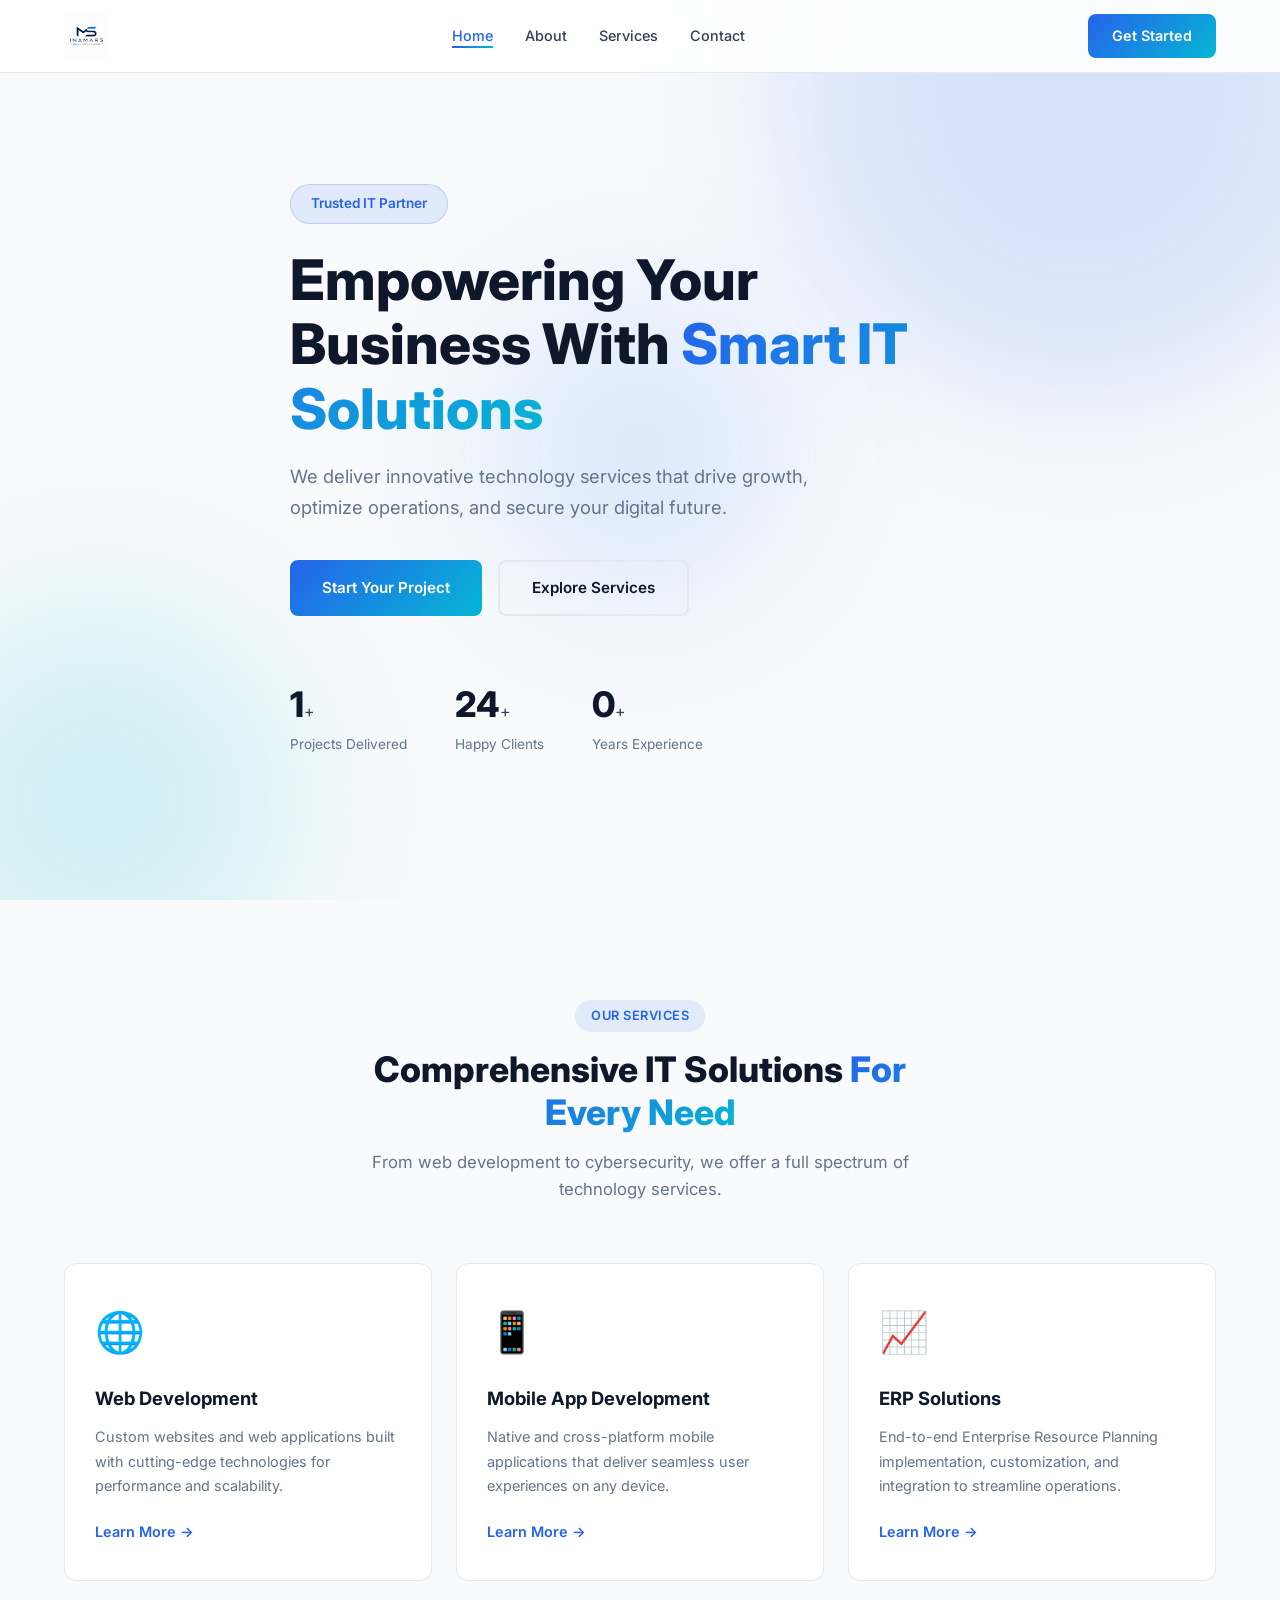
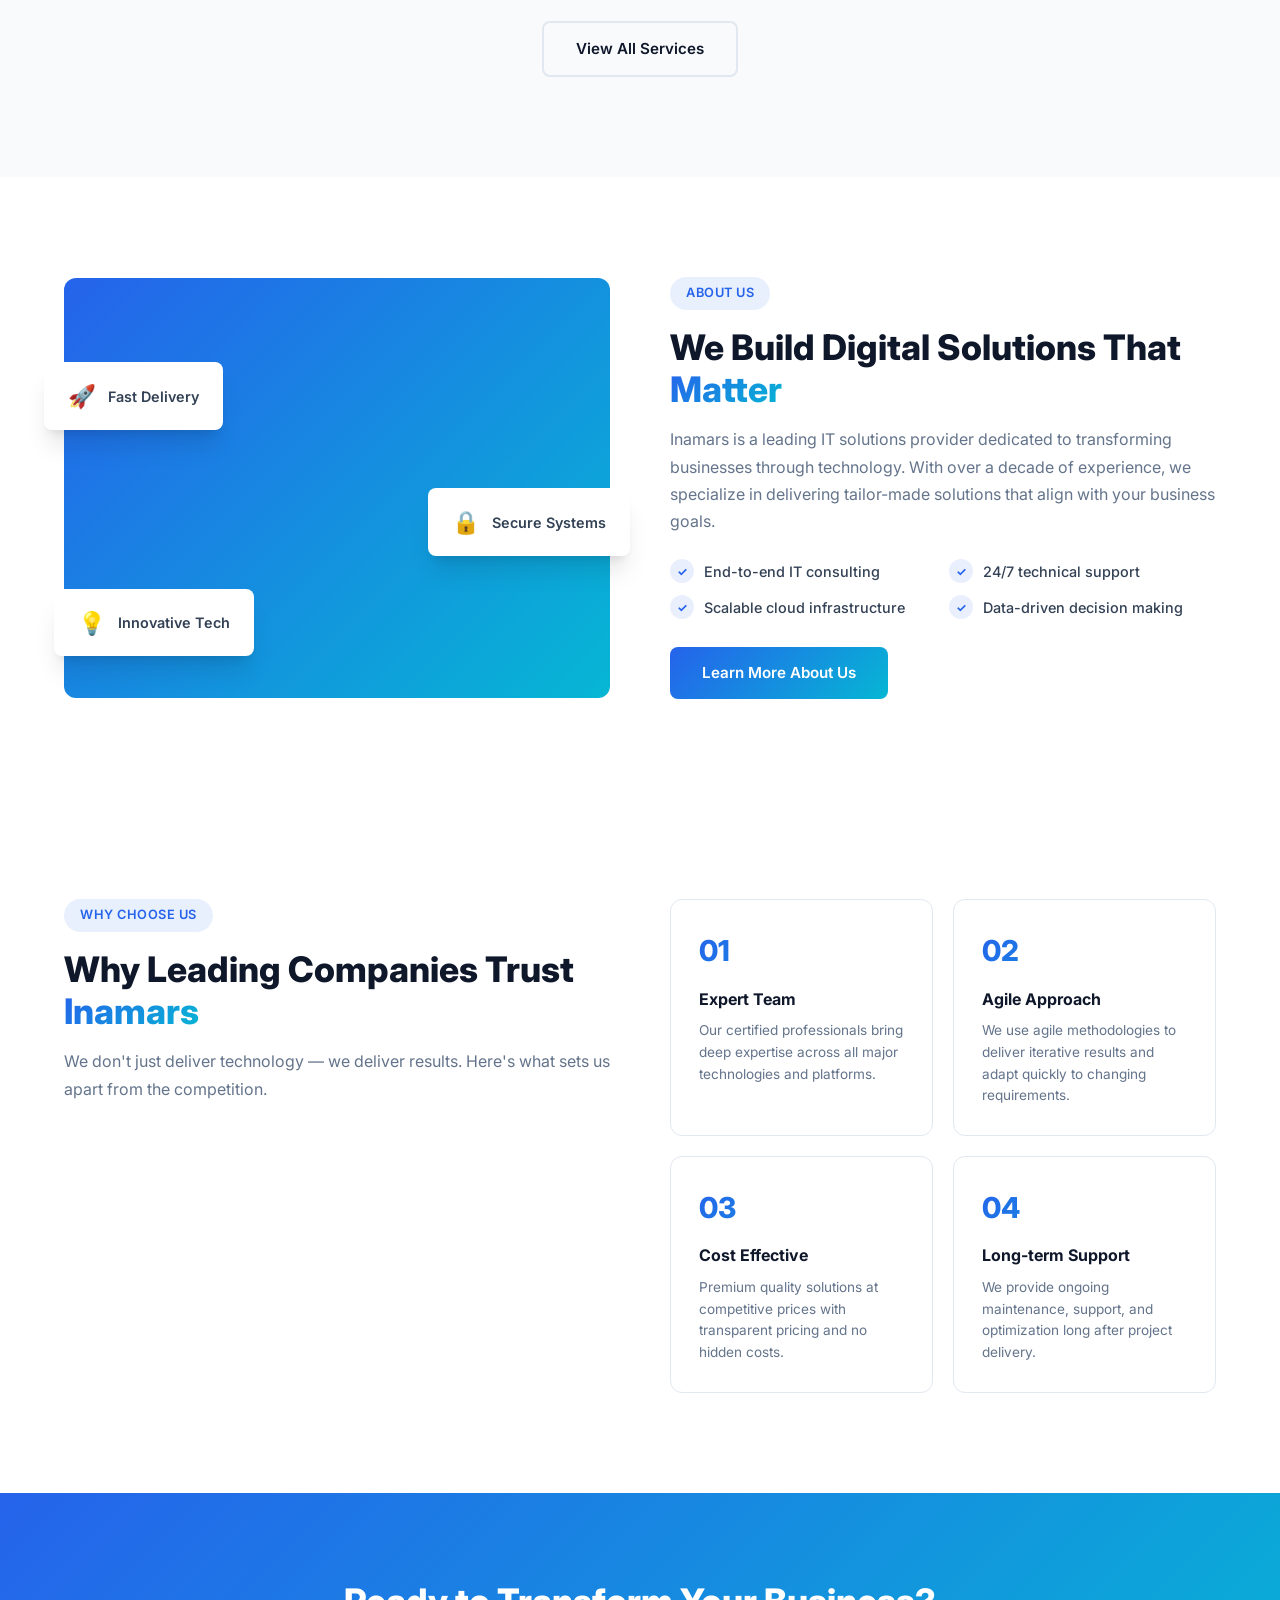
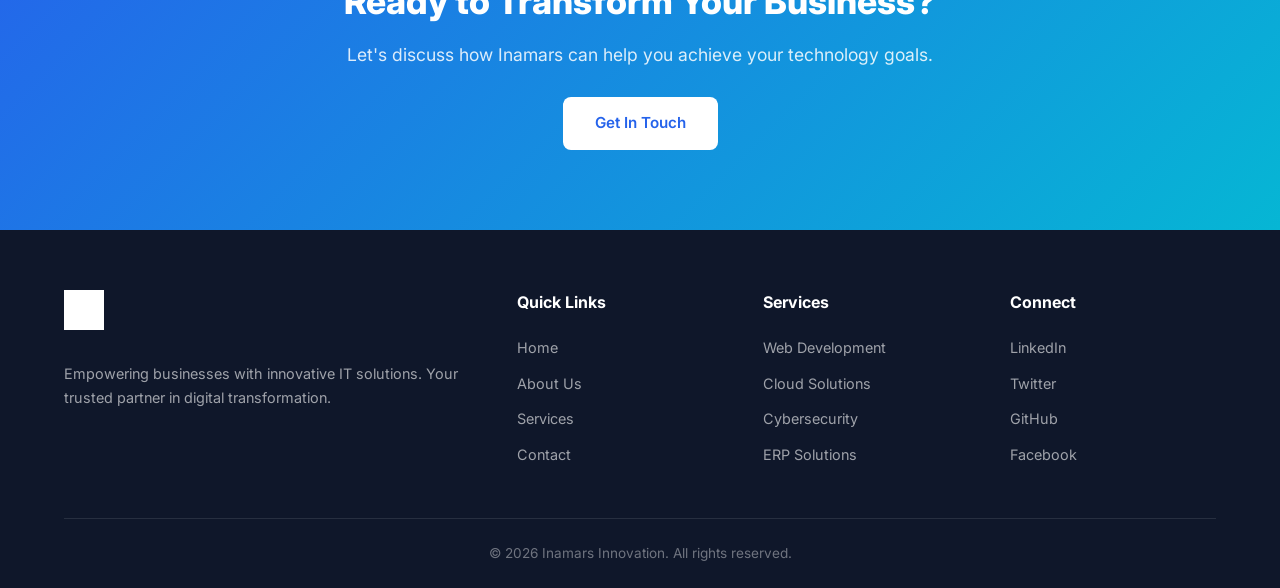
==== index.html @ 558257d5 "Inamars Innovation - IT Solutions Website" ====
<!DOCTYPE html>
<html lang="en">
<head>
    <meta charset="UTF-8">
    <meta name="viewport" content="width=device-width, initial-scale=1.0">
    <title>Inamars Innovation - IT Solutions</title>
    <link rel="stylesheet" href="styles.css">
    <link rel="preconnect" href="https://fonts.googleapis.com">
    <link rel="preconnect" href="https://fonts.gstatic.com" crossorigin>
    <link href="https://fonts.googleapis.com/css2?family=Inter:wght@300;400;500;600;700;800&display=swap" rel="stylesheet">
</head>
<body>
    <!-- Navigation -->
    <nav class="navbar" id="navbar">
        <div class="container">
            <a href="index.html" class="logo">
                <img src="assets/logo.png" alt="Inamars Innovation" class="logo-img">
            </a>
            <ul class="nav-links" id="navLinks">
                <li><a href="index.html" class="active">Home</a></li>
                <li><a href="about.html">About</a></li>
                <li><a href="services.html">Services</a></li>
                <li><a href="contact.html">Contact</a></li>
            </ul>
            <a href="contact.html" class="nav-cta">Get Started</a>
            <button class="hamburger" id="hamburger" aria-label="Menu">
                <span></span>
                <span></span>
                <span></span>
            </button>
        </div>
    </nav>

    <!-- Hero Section -->
    <section class="hero" id="home">
        <div class="hero-bg">
            <div class="hero-shape hero-shape-1"></div>
            <div class="hero-shape hero-shape-2"></div>
            <div class="hero-shape hero-shape-3"></div>
        </div>
        <div class="container">
            <div class="hero-content">
                <span class="hero-badge">Trusted IT Partner</span>
                <h1>Empowering Your Business With <span class="highlight">Smart IT Solutions</span></h1>
                <p>We deliver innovative technology services that drive growth, optimize operations, and secure your digital future.</p>
                <div class="hero-buttons">
                    <a href="contact.html" class="btn btn-primary">Start Your Project</a>
                    <a href="services.html" class="btn btn-secondary">Explore Services</a>
                </div>
                <div class="hero-stats">
                    <div class="stat">
                        <span class="stat-number" data-target="2">0</span>+
                        <span class="stat-label">Projects Delivered</span>
                    </div>
                    <div class="stat">
                        <span class="stat-number" data-target="36">0</span>+
                        <span class="stat-label">Happy Clients</span>
                    </div>
                    <div class="stat">
                        <span class="stat-number" data-target="1">0</span>+
                        <span class="stat-label">Years Experience</span>
                    </div>
                </div>
            </div>
        </div>
    </section>

    <!-- Services Preview -->
    <section class="services" id="services-preview">
        <div class="container">
            <div class="section-header">
                <span class="section-tag">Our Services</span>
                <h2>Comprehensive IT Solutions <span class="highlight">For Every Need</span></h2>
                <p>From web development to cybersecurity, we offer a full spectrum of technology services.</p>
            </div>
            <div class="services-grid">
                <div class="service-card">
                    <div class="service-icon">&#127760;</div>
                    <h3>Web Development</h3>
                    <p>Custom websites and web applications built with cutting-edge technologies for performance and scalability.</p>
                    <a href="services.html" class="service-link">Learn More &rarr;</a>
                </div>
                <div class="service-card">
                    <div class="service-icon">&#128241;</div>
                    <h3>Mobile App Development</h3>
                    <p>Native and cross-platform mobile applications that deliver seamless user experiences on any device.</p>
                    <a href="services.html" class="service-link">Learn More &rarr;</a>
                </div>
                <div class="service-card">
                    <div class="service-icon">&#128200;</div>
                    <h3>ERP Solutions</h3>
                    <p>End-to-end Enterprise Resource Planning implementation, customization, and integration to streamline operations.</p>
                    <a href="services.html" class="service-link">Learn More &rarr;</a>
                </div>
            </div>
            <div class="center-btn">
                <a href="services.html" class="btn btn-secondary">View All Services</a>
            </div>
        </div>
    </section>

    <!-- About Preview -->
    <section class="about" id="about-preview">
        <div class="container">
            <div class="about-grid">
                <div class="about-image">
                    <div class="about-img-wrapper">
                        <div class="about-card about-card-1">
                            <span class="about-card-icon">&#128640;</span>
                            <span>Fast Delivery</span>
                        </div>
                        <div class="about-card about-card-2">
                            <span class="about-card-icon">&#128274;</span>
                            <span>Secure Systems</span>
                        </div>
                        <div class="about-card about-card-3">
                            <span class="about-card-icon">&#128161;</span>
                            <span>Innovative Tech</span>
                        </div>
                    </div>
                </div>
                <div class="about-text">
                    <span class="section-tag">About Us</span>
                    <h2>We Build Digital Solutions That <span class="highlight">Matter</span></h2>
                    <p>Inamars is a leading IT solutions provider dedicated to transforming businesses through technology. With over a decade of experience, we specialize in delivering tailor-made solutions that align with your business goals.</p>
                    <div class="about-features">
                        <div class="about-feature">
                            <span class="feature-check">&#10003;</span>
                            <span>End-to-end IT consulting</span>
                        </div>
                        <div class="about-feature">
                            <span class="feature-check">&#10003;</span>
                            <span>24/7 technical support</span>
                        </div>
                        <div class="about-feature">
                            <span class="feature-check">&#10003;</span>
                            <span>Scalable cloud infrastructure</span>
                        </div>
                        <div class="about-feature">
                            <span class="feature-check">&#10003;</span>
                            <span>Data-driven decision making</span>
                        </div>
                    </div>
                    <a href="about.html" class="btn btn-primary" style="margin-top: 28px;">Learn More About Us</a>
                </div>
            </div>
        </div>
    </section>

    <!-- Why Choose Us -->
    <section class="why-us" id="why-us">
        <div class="container">
            <div class="why-us-grid">
                <div class="why-us-text">
                    <span class="section-tag">Why Choose Us</span>
                    <h2>Why Leading Companies Trust <span class="highlight">Inamars</span></h2>
                    <p>We don't just deliver technology — we deliver results. Here's what sets us apart from the competition.</p>
                </div>
                <div class="why-us-cards">
                    <div class="why-card">
                        <div class="why-card-number">01</div>
                        <h3>Expert Team</h3>
                        <p>Our certified professionals bring deep expertise across all major technologies and platforms.</p>
                    </div>
                    <div class="why-card">
                        <div class="why-card-number">02</div>
                        <h3>Agile Approach</h3>
                        <p>We use agile methodologies to deliver iterative results and adapt quickly to changing requirements.</p>
                    </div>
                    <div class="why-card">
                        <div class="why-card-number">03</div>
                        <h3>Cost Effective</h3>
                        <p>Premium quality solutions at competitive prices with transparent pricing and no hidden costs.</p>
                    </div>
                    <div class="why-card">
                        <div class="why-card-number">04</div>
                        <h3>Long-term Support</h3>
                        <p>We provide ongoing maintenance, support, and optimization long after project delivery.</p>
                    </div>
                </div>
            </div>
        </div>
    </section>

    <!-- CTA Section -->
    <section class="cta-section">
        <div class="container">
            <div class="cta-content">
                <h2>Ready to Transform Your Business?</h2>
                <p>Let's discuss how Inamars can help you achieve your technology goals.</p>
                <a href="contact.html" class="btn btn-primary">Get In Touch</a>
            </div>
        </div>
    </section>

    <!-- Footer -->
    <footer class="footer">
        <div class="container">
            <div class="footer-grid">
                <div class="footer-brand">
                    <a href="index.html" class="logo">
                        <img src="assets/logo.png" alt="Inamars Innovation" class="logo-img-footer">
                    </a>
                    <p>Empowering businesses with innovative IT solutions. Your trusted partner in digital transformation.</p>
                </div>
                <div class="footer-links">
                    <h4>Quick Links</h4>
                    <ul>
                        <li><a href="index.html">Home</a></li>
                        <li><a href="about.html">About Us</a></li>
                        <li><a href="services.html">Services</a></li>
                        <li><a href="contact.html">Contact</a></li>
                    </ul>
                </div>
                <div class="footer-links">
                    <h4>Services</h4>
                    <ul>
                        <li><a href="services.html">Web Development</a></li>
                        <li><a href="services.html">Cloud Solutions</a></li>
                        <li><a href="services.html">Cybersecurity</a></li>
                        <li><a href="services.html">ERP Solutions</a></li>
                    </ul>
                </div>
                <div class="footer-links">
                    <h4>Connect</h4>
                    <ul>
                        <li><a href="#">LinkedIn</a></li>
                        <li><a href="#">Twitter</a></li>
                        <li><a href="#">GitHub</a></li>
                        <li><a href="#">Facebook</a></li>
                    </ul>
                </div>
            </div>
            <div class="footer-bottom">
                <p>&copy; 2026 Inamars Innovation. All rights reserved.</p>
            </div>
        </div>
    </footer>

    <script src="script.js"></script>
</body>
</html>
---- styles.css ----
/* ==========================================
   Inamars - IT Solutions Website
   ========================================== */

/* Reset & Base */
*,
*::before,
*::after {
    margin: 0;
    padding: 0;
    box-sizing: border-box;
}

:root {
    --primary: #2563eb;
    --primary-dark: #1d4ed8;
    --primary-light: #3b82f6;
    --secondary: #0f172a;
    --accent: #06b6d4;
    --text: #334155;
    --text-light: #64748b;
    --bg: #ffffff;
    --bg-alt: #f8fafc;
    --bg-dark: #0f172a;
    --border: #e2e8f0;
    --gradient: linear-gradient(135deg, var(--primary), var(--accent));
    --shadow: 0 4px 6px -1px rgba(0, 0, 0, 0.1), 0 2px 4px -2px rgba(0, 0, 0, 0.1);
    --shadow-lg: 0 20px 25px -5px rgba(0, 0, 0, 0.1), 0 8px 10px -6px rgba(0, 0, 0, 0.1);
    --shadow-xl: 0 25px 50px -12px rgba(0, 0, 0, 0.15);
    --radius: 12px;
    --radius-sm: 8px;
    --transition: all 0.3s ease;
}

html {
    scroll-behavior: smooth;
}

body {
    font-family: 'Inter', -apple-system, BlinkMacSystemFont, sans-serif;
    color: var(--text);
    line-height: 1.6;
    background: var(--bg);
    overflow-x: hidden;
}

.container {
    max-width: 1200px;
    margin: 0 auto;
    padding: 0 24px;
}

a {
    text-decoration: none;
    color: inherit;
}

ul {
    list-style: none;
}

/* ==========================================
   Navigation
   ========================================== */
.navbar {
    position: fixed;
    top: 0;
    left: 0;
    right: 0;
    z-index: 1000;
    background: rgba(255, 255, 255, 0.9);
    backdrop-filter: blur(20px);
    border-bottom: 1px solid var(--border);
    transition: var(--transition);
}

.navbar.scrolled {
    box-shadow: var(--shadow);
}

.navbar .container {
    display: flex;
    align-items: center;
    justify-content: space-between;
    height: 72px;
}

.logo {
    font-size: 1.5rem;
    font-weight: 800;
    color: var(--secondary);
    display: flex;
    align-items: center;
    gap: 6px;
}

.logo-icon {
    color: var(--primary);
    font-size: 1.2rem;
}

.logo-img {
    height: 45px;
    width: auto;
    object-fit: contain;
}

.logo-img-footer {
    height: 40px;
    width: auto;
    object-fit: contain;
    margin-bottom: 16px;
    filter: brightness(0) invert(1);
}

.nav-links {
    display: flex;
    align-items: center;
    gap: 32px;
}

.nav-links a {
    font-size: 0.9rem;
    font-weight: 500;
    color: var(--text);
    transition: var(--transition);
    position: relative;
}

.nav-links a::after {
    content: '';
    position: absolute;
    bottom: -4px;
    left: 0;
    width: 0;
    height: 2px;
    background: var(--gradient);
    transition: var(--transition);
}

.nav-links a:hover,
.nav-links a.active {
    color: var(--primary);
}

.nav-links a:hover::after,
.nav-links a.active::after {
    width: 100%;
}

.nav-cta {
    background: var(--gradient);
    color: #fff !important;
    padding: 10px 24px;
    border-radius: 8px;
    font-weight: 600;
    font-size: 0.9rem;
    transition: var(--transition);
}

.nav-cta:hover {
    transform: translateY(-2px);
    box-shadow: 0 4px 15px rgba(37, 99, 235, 0.4);
}

.hamburger {
    display: none;
    flex-direction: column;
    gap: 5px;
    background: none;
    border: none;
    cursor: pointer;
    padding: 4px;
}

.hamburger span {
    width: 24px;
    height: 2px;
    background: var(--secondary);
    transition: var(--transition);
    border-radius: 2px;
}

.hamburger.active span:nth-child(1) {
    transform: rotate(45deg) translate(5px, 5px);
}

.hamburger.active span:nth-child(2) {
    opacity: 0;
}

.hamburger.active span:nth-child(3) {
    transform: rotate(-45deg) translate(5px, -5px);
}

/* ==========================================
   Buttons
   ========================================== */
.btn {
    display: inline-flex;
    align-items: center;
    justify-content: center;
    padding: 14px 32px;
    border-radius: 8px;
    font-weight: 600;
    font-size: 0.95rem;
    cursor: pointer;
    transition: var(--transition);
    border: none;
    font-family: inherit;
}

.btn-primary {
    background: var(--gradient);
    color: #fff;
}

.btn-primary:hover {
    transform: translateY(-2px);
    box-shadow: 0 8px 25px rgba(37, 99, 235, 0.4);
}

.btn-secondary {
    background: transparent;
    color: var(--secondary);
    border: 2px solid var(--border);
}

.btn-secondary:hover {
    border-color: var(--primary);
    color: var(--primary);
    transform: translateY(-2px);
}

.btn-full {
    width: 100%;
}

.center-btn {
    text-align: center;
    margin-top: 40px;
}

/* ==========================================
   Page Header (Inner Pages)
   ========================================== */
.page-header {
    position: relative;
    padding: 140px 0 80px;
    overflow: hidden;
    background: var(--bg-alt);
}

.page-header h1 {
    font-size: 3rem;
    font-weight: 800;
    color: var(--secondary);
    margin-bottom: 12px;
    position: relative;
}

.page-header p {
    font-size: 1.15rem;
    color: var(--text-light);
    position: relative;
}

/* ==========================================
   Hero Section
   ========================================== */
.hero {
    position: relative;
    min-height: 100vh;
    display: flex;
    align-items: center;
    padding: 100px 0 60px;
    overflow: hidden;
    background: var(--bg-alt);
}

.hero-bg {
    position: absolute;
    inset: 0;
    overflow: hidden;
}

.hero-shape {
    position: absolute;
    border-radius: 50%;
    filter: blur(80px);
    opacity: 0.15;
}

.hero-shape-1 {
    width: 600px;
    height: 600px;
    background: var(--primary);
    top: -200px;
    right: -100px;
}

.hero-shape-2 {
    width: 400px;
    height: 400px;
    background: var(--accent);
    bottom: -100px;
    left: -100px;
}

.hero-shape-3 {
    width: 300px;
    height: 300px;
    background: var(--primary-light);
    top: 50%;
    left: 50%;
    transform: translate(-50%, -50%);
}

.hero-content {
    position: relative;
    max-width: 700px;
}

.hero-badge {
    display: inline-block;
    background: rgba(37, 99, 235, 0.1);
    color: var(--primary);
    padding: 8px 20px;
    border-radius: 50px;
    font-size: 0.85rem;
    font-weight: 600;
    margin-bottom: 24px;
    border: 1px solid rgba(37, 99, 235, 0.2);
}

.hero h1 {
    font-size: 3.5rem;
    font-weight: 800;
    line-height: 1.15;
    color: var(--secondary);
    margin-bottom: 20px;
}

.highlight {
    background: var(--gradient);
    -webkit-background-clip: text;
    -webkit-text-fill-color: transparent;
    background-clip: text;
}

.hero p {
    font-size: 1.15rem;
    color: var(--text-light);
    margin-bottom: 36px;
    max-width: 540px;
    line-height: 1.7;
}

.hero-buttons {
    display: flex;
    gap: 16px;
    margin-bottom: 60px;
    flex-wrap: wrap;
}

.hero-stats {
    display: flex;
    gap: 48px;
}

.stat {
    text-align: left;
}

.stat-number {
    font-size: 2.2rem;
    font-weight: 800;
    color: var(--secondary);
}

.stat-label {
    display: block;
    font-size: 0.85rem;
    color: var(--text-light);
    margin-top: 2px;
}

/* ==========================================
   Section Styles
   ========================================== */
.section-tag {
    display: inline-block;
    background: rgba(37, 99, 235, 0.1);
    color: var(--primary);
    padding: 6px 16px;
    border-radius: 50px;
    font-size: 0.8rem;
    font-weight: 600;
    margin-bottom: 16px;
    text-transform: uppercase;
    letter-spacing: 0.5px;
}

.section-header {
    text-align: center;
    max-width: 600px;
    margin: 0 auto 60px;
}

.section-header h2,
.about-text h2,
.why-us-text h2,
.contact-info h2 {
    font-size: 2.2rem;
    font-weight: 800;
    color: var(--secondary);
    margin-bottom: 16px;
    line-height: 1.2;
}

.section-header p {
    color: var(--text-light);
    font-size: 1.05rem;
}

/* ==========================================
   About Section
   ========================================== */
.about {
    padding: 100px 0;
}

.about-grid {
    display: grid;
    grid-template-columns: 1fr 1fr;
    gap: 60px;
    align-items: center;
}

.about-img-wrapper {
    position: relative;
    height: 420px;
    background: var(--gradient);
    border-radius: var(--radius);
    display: flex;
    align-items: center;
    justify-content: center;
}

.about-card {
    position: absolute;
    background: #fff;
    padding: 16px 24px;
    border-radius: var(--radius-sm);
    box-shadow: var(--shadow-lg);
    display: flex;
    align-items: center;
    gap: 12px;
    font-weight: 600;
    font-size: 0.9rem;
    animation: float 3s ease-in-out infinite;
}

.about-card-1 { top: 20%; left: -20px; animation-delay: 0s; }
.about-card-2 { top: 50%; right: -20px; animation-delay: 1s; }
.about-card-3 { bottom: 10%; left: -10px; animation-delay: 2s; }

.about-card-icon {
    font-size: 1.4rem;
}

@keyframes float {
    0%, 100% { transform: translateY(0); }
    50% { transform: translateY(-10px); }
}

.about-text p {
    color: var(--text-light);
    margin-bottom: 16px;
    line-height: 1.7;
}

.about-features {
    display: grid;
    grid-template-columns: 1fr 1fr;
    gap: 12px;
    margin-top: 24px;
}

.about-feature {
    display: flex;
    align-items: center;
    gap: 10px;
    font-size: 0.9rem;
    font-weight: 500;
}

.feature-check {
    width: 24px;
    height: 24px;
    background: rgba(37, 99, 235, 0.1);
    color: var(--primary);
    border-radius: 50%;
    display: flex;
    align-items: center;
    justify-content: center;
    font-size: 0.75rem;
    font-weight: 700;
    flex-shrink: 0;
}

/* ==========================================
   Services Section
   ========================================== */
.services {
    padding: 100px 0;
    background: var(--bg-alt);
}

.services-grid {
    display: grid;
    grid-template-columns: repeat(3, 1fr);
    gap: 24px;
}

.service-card {
    background: #fff;
    border-radius: var(--radius);
    padding: 36px 30px;
    border: 1px solid var(--border);
    transition: var(--transition);
    position: relative;
    overflow: hidden;
}

.service-card::before {
    content: '';
    position: absolute;
    top: 0;
    left: 0;
    right: 0;
    height: 3px;
    background: var(--gradient);
    transform: scaleX(0);
    transition: var(--transition);
}

.service-card:hover {
    transform: translateY(-8px);
    box-shadow: var(--shadow-xl);
    border-color: transparent;
}

.service-card:hover::before {
    transform: scaleX(1);
}

.service-icon {
    font-size: 2.5rem;
    margin-bottom: 20px;
}

.service-card h3 {
    font-size: 1.15rem;
    font-weight: 700;
    color: var(--secondary);
    margin-bottom: 12px;
}

.service-card p {
    color: var(--text-light);
    font-size: 0.9rem;
    line-height: 1.7;
    margin-bottom: 20px;
}

.service-link {
    color: var(--primary);
    font-weight: 600;
    font-size: 0.9rem;
    transition: var(--transition);
}

.service-link:hover {
    gap: 4px;
}

.service-features {
    display: flex;
    flex-wrap: wrap;
    gap: 8px;
    margin-bottom: 20px;
}

.service-feature-tag {
    background: rgba(37, 99, 235, 0.08);
    color: var(--primary);
    padding: 4px 12px;
    border-radius: 50px;
    font-size: 0.75rem;
    font-weight: 600;
}

/* ==========================================
   Why Us Section
   ========================================== */
.why-us {
    padding: 100px 0;
}

.why-us-grid {
    display: grid;
    grid-template-columns: 1fr 1fr;
    gap: 60px;
    align-items: start;
}

.why-us-text p {
    color: var(--text-light);
    margin-top: 12px;
    line-height: 1.7;
}

.why-us-cards {
    display: grid;
    grid-template-columns: 1fr 1fr;
    gap: 20px;
}

.why-card {
    background: #fff;
    border: 1px solid var(--border);
    border-radius: var(--radius);
    padding: 28px;
    transition: var(--transition);
}

.why-card:hover {
    border-color: var(--primary);
    box-shadow: var(--shadow-lg);
    transform: translateY(-4px);
}

.why-card-number {
    font-size: 1.8rem;
    font-weight: 800;
    background: var(--gradient);
    -webkit-background-clip: text;
    -webkit-text-fill-color: transparent;
    background-clip: text;
    margin-bottom: 12px;
}

.why-card h3 {
    font-size: 1rem;
    font-weight: 700;
    color: var(--secondary);
    margin-bottom: 8px;
}

.why-card p {
    color: var(--text-light);
    font-size: 0.85rem;
    line-height: 1.6;
}

/* ==========================================
   CTA Section
   ========================================== */
.cta-section {
    padding: 80px 0;
    background: var(--gradient);
    text-align: center;
}

.cta-content h2 {
    font-size: 2.2rem;
    font-weight: 800;
    color: #fff;
    margin-bottom: 12px;
}

.cta-content p {
    color: rgba(255, 255, 255, 0.85);
    font-size: 1.1rem;
    margin-bottom: 28px;
}

.cta-section .btn-primary {
    background: #fff;
    color: var(--primary);
}

.cta-section .btn-primary:hover {
    box-shadow: 0 8px 25px rgba(0, 0, 0, 0.2);
}

/* ==========================================
   Contact Section
   ========================================== */
.contact {
    padding: 100px 0;
    background: var(--bg-alt);
}

.contact-grid {
    display: grid;
    grid-template-columns: 1fr 1fr;
    gap: 60px;
    align-items: start;
}

.contact-info p {
    color: var(--text-light);
    margin-bottom: 32px;
    line-height: 1.7;
}

.contact-details {
    display: flex;
    flex-direction: column;
    gap: 24px;
}

.contact-item {
    display: flex;
    align-items: flex-start;
    gap: 16px;
}

.contact-icon {
    width: 48px;
    height: 48px;
    background: rgba(37, 99, 235, 0.1);
    border-radius: 10px;
    display: flex;
    align-items: center;
    justify-content: center;
    font-size: 1.3rem;
    flex-shrink: 0;
}

.contact-item strong {
    display: block;
    font-size: 0.9rem;
    color: var(--secondary);
    margin-bottom: 2px;
}

.contact-item p {
    margin-bottom: 0;
    font-size: 0.85rem;
    color: var(--text-light);
}

.contact-form-wrapper {
    background: #fff;
    border-radius: var(--radius);
    padding: 36px;
    box-shadow: var(--shadow-lg);
    border: 1px solid var(--border);
}

.form-row {
    display: grid;
    grid-template-columns: 1fr 1fr;
    gap: 16px;
}

.form-group {
    margin-bottom: 20px;
}

.form-group label {
    display: block;
    font-size: 0.85rem;
    font-weight: 600;
    color: var(--secondary);
    margin-bottom: 6px;
}

.form-group input,
.form-group select,
.form-group textarea {
    width: 100%;
    padding: 12px 16px;
    border: 1px solid var(--border);
    border-radius: var(--radius-sm);
    font-size: 0.9rem;
    font-family: inherit;
    color: var(--text);
    background: var(--bg);
    transition: var(--transition);
    outline: none;
}

.form-group input:focus,
.form-group select:focus,
.form-group textarea:focus {
    border-color: var(--primary);
    box-shadow: 0 0 0 3px rgba(37, 99, 235, 0.1);
}

.form-group textarea {
    resize: vertical;
    min-height: 100px;
}

/* Phone Input */
.phone-input-wrapper {
    display: flex;
    align-items: center;
    border: 1px solid var(--border);
    border-radius: var(--radius-sm);
    overflow: hidden;
    transition: var(--transition);
}

.phone-input-wrapper:focus-within {
    border-color: var(--primary);
    box-shadow: 0 0 0 3px rgba(37, 99, 235, 0.1);
}

.phone-prefix {
    background: var(--bg-alt);
    padding: 12px 14px;
    font-weight: 700;
    font-size: 0.9rem;
    color: var(--secondary);
    border-right: 1px solid var(--border);
    white-space: nowrap;
}

.phone-input-wrapper input {
    border: none !important;
    border-radius: 0 !important;
    box-shadow: none !important;
}

.phone-input-wrapper input:focus {
    box-shadow: none !important;
}

.phone-hint {
    display: block;
    font-size: 0.75rem;
    color: var(--text-light);
    margin-top: 4px;
}

/* ==========================================
   Footer
   ========================================== */
.footer {
    background: var(--bg-dark);
    color: #fff;
    padding: 60px 0 0;
}

.footer-grid {
    display: grid;
    grid-template-columns: 2fr 1fr 1fr 1fr;
    gap: 40px;
    padding-bottom: 40px;
    border-bottom: 1px solid rgba(255, 255, 255, 0.1);
}

.footer-brand .logo {
    color: #fff;
    margin-bottom: 16px;
}

.footer-brand p {
    color: rgba(255, 255, 255, 0.6);
    font-size: 0.9rem;
    line-height: 1.7;
}

.footer-links h4 {
    font-size: 1rem;
    font-weight: 700;
    margin-bottom: 20px;
}

.footer-links li {
    margin-bottom: 10px;
}

.footer-links a {
    color: rgba(255, 255, 255, 0.6);
    font-size: 0.9rem;
    transition: var(--transition);
}

.footer-links a:hover {
    color: #fff;
}

.footer-bottom {
    padding: 24px 0;
    text-align: center;
}

.footer-bottom p {
    color: rgba(255, 255, 255, 0.4);
    font-size: 0.85rem;
}

/* ==========================================
   Scroll Animations
   ========================================== */
.fade-in {
    opacity: 0;
    transform: translateY(30px);
    transition: opacity 0.6s ease, transform 0.6s ease;
}

.fade-in.visible {
    opacity: 1;
    transform: translateY(0);
}

/* ==========================================
   Responsive Design
   ========================================== */
@media (max-width: 1024px) {
    .hero h1,
    .page-header h1 {
        font-size: 2.8rem;
    }

    .services-grid {
        grid-template-columns: repeat(2, 1fr);
    }

    .footer-grid {
        grid-template-columns: 1fr 1fr;
    }

    .why-us-cards {
        grid-template-columns: 1fr 1fr;
    }
}

@media (max-width: 768px) {
    .nav-links,
    .nav-cta {
        display: none;
    }

    .nav-links.active {
        display: flex;
        flex-direction: column;
        position: absolute;
        top: 72px;
        left: 0;
        right: 0;
        background: #fff;
        padding: 24px;
        border-bottom: 1px solid var(--border);
        box-shadow: var(--shadow);
        gap: 20px;
    }

    .hamburger {
        display: flex;
    }

    .hero h1,
    .page-header h1 {
        font-size: 2.2rem;
    }

    .hero-stats {
        gap: 24px;
    }

    .stat-number {
        font-size: 1.6rem;
    }

    .about-grid,
    .why-us-grid,
    .contact-grid {
        grid-template-columns: 1fr;
        gap: 40px;
    }

    .services-grid {
        grid-template-columns: 1fr;
    }

    .why-us-cards {
        grid-template-columns: 1fr;
    }

    .form-row {
        grid-template-columns: 1fr;
    }

    .about-img-wrapper {
        height: 300px;
    }

    .about-card-1 { left: 10px; }
    .about-card-2 { right: 10px; }
    .about-card-3 { left: 10px; }

    .footer-grid {
        grid-template-columns: 1fr;
    }

    .hero-buttons {
        flex-direction: column;
    }

    .btn {
        text-align: center;
    }
}

@media (max-width: 480px) {
    .hero h1,
    .page-header h1 {
        font-size: 1.8rem;
    }

    .hero-stats {
        flex-direction: column;
        gap: 16px;
    }

    .about-features {
        grid-template-columns: 1fr;
    }

    .section-header h2,
    .about-text h2,
    .why-us-text h2,
    .contact-info h2 {
        font-size: 1.8rem;
    }

    .cta-content h2 {
        font-size: 1.6rem;
    }
}
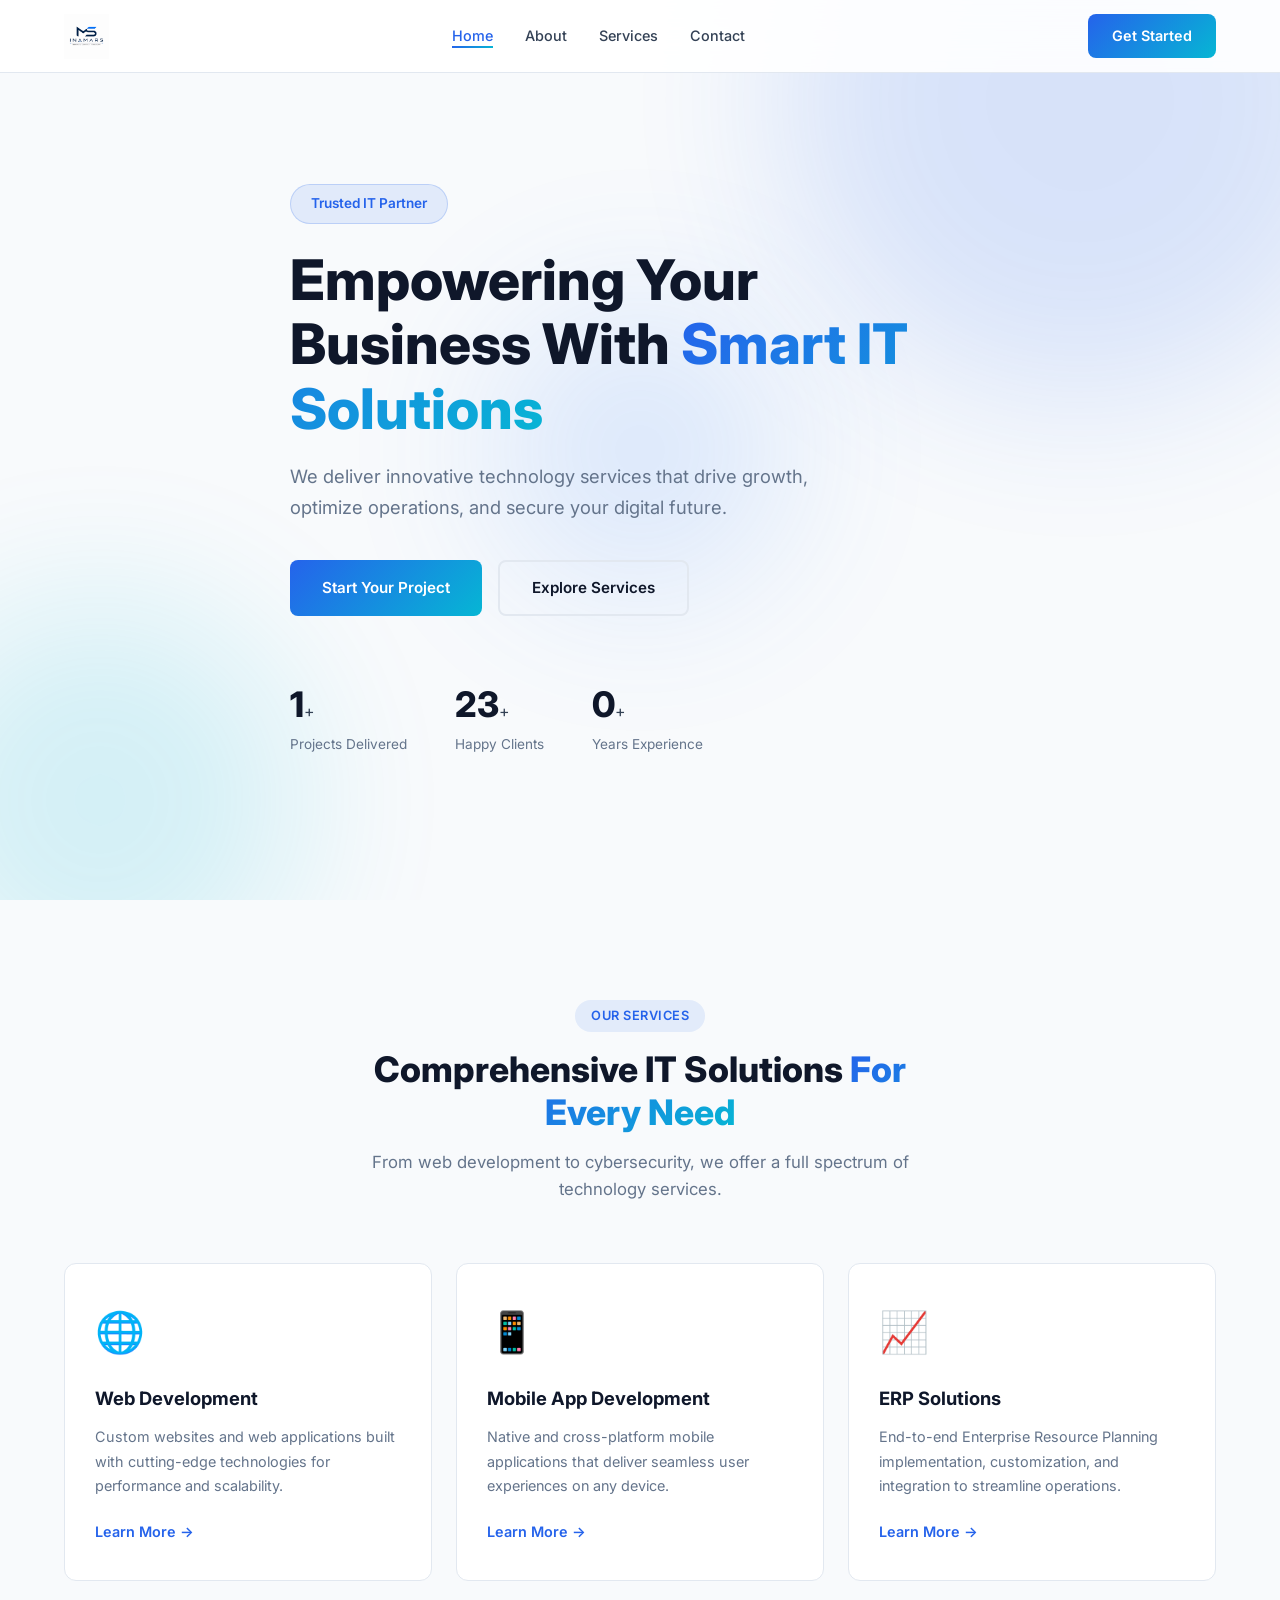
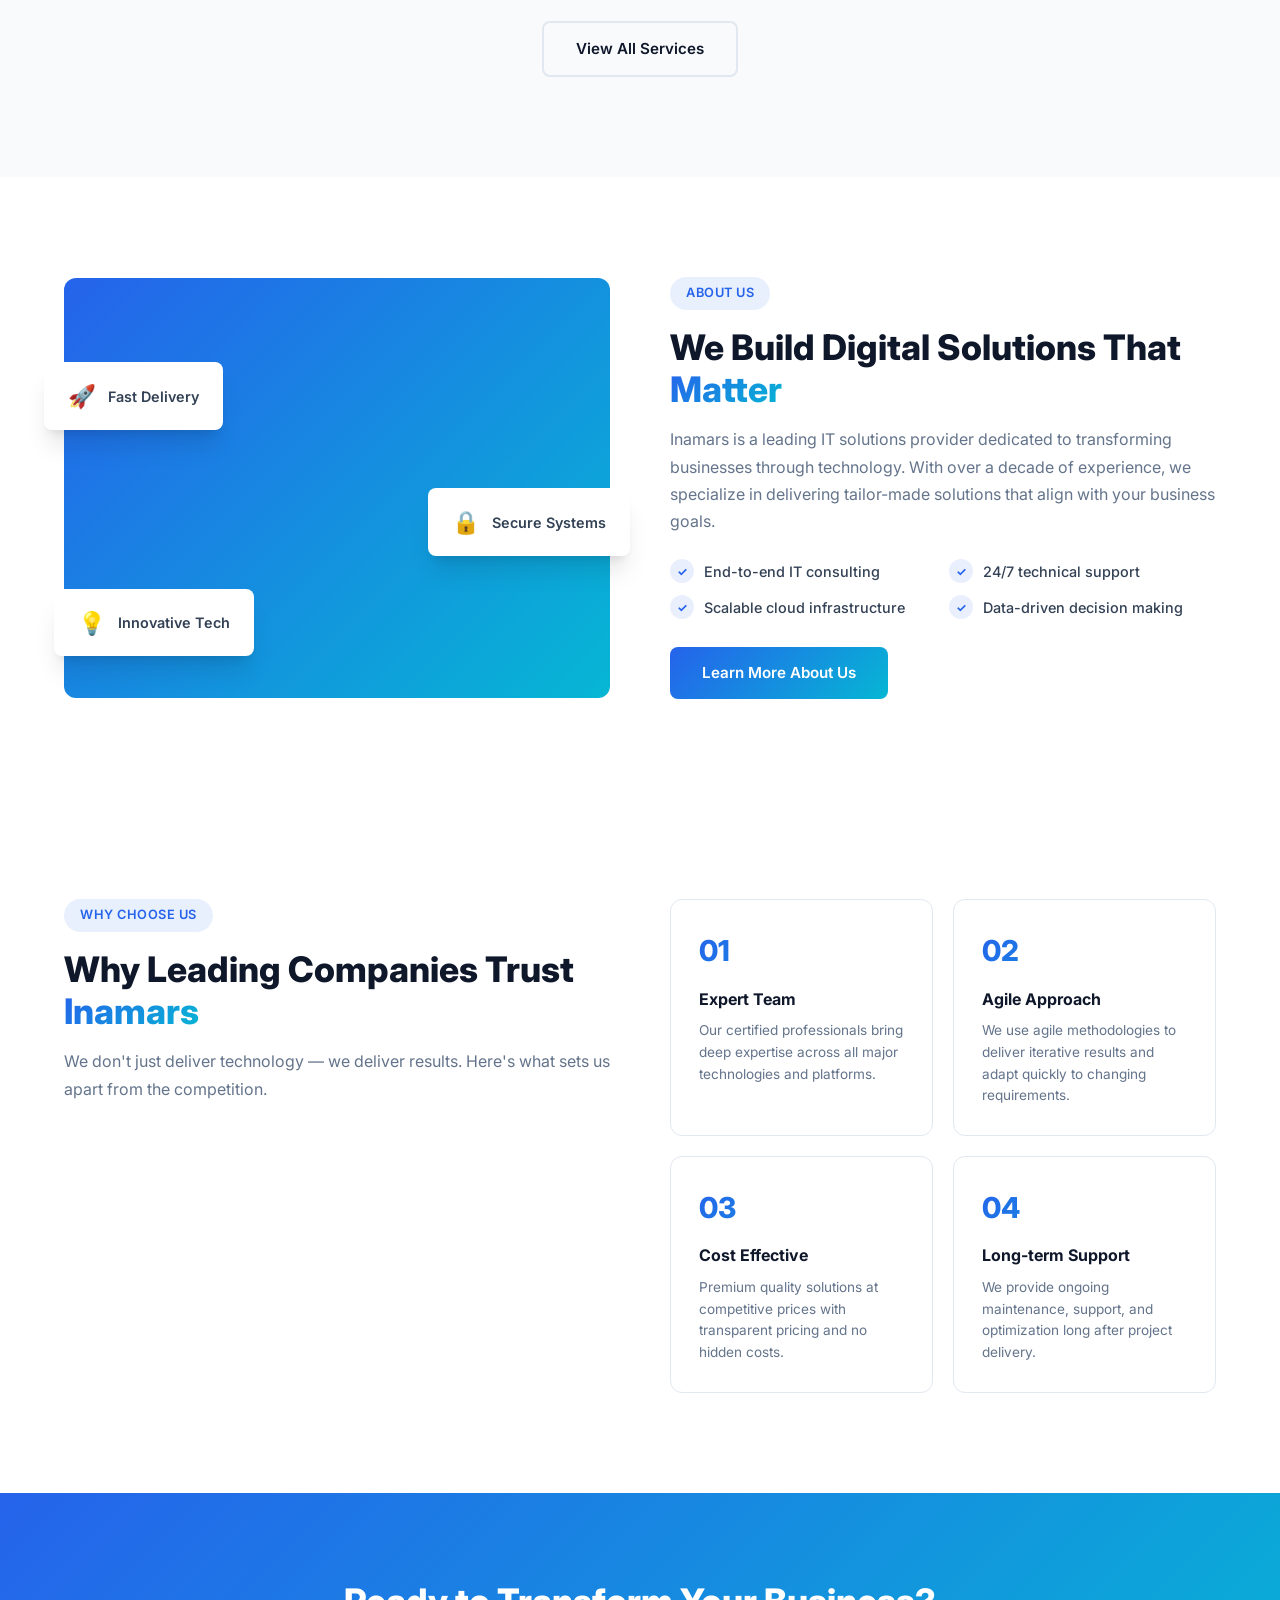
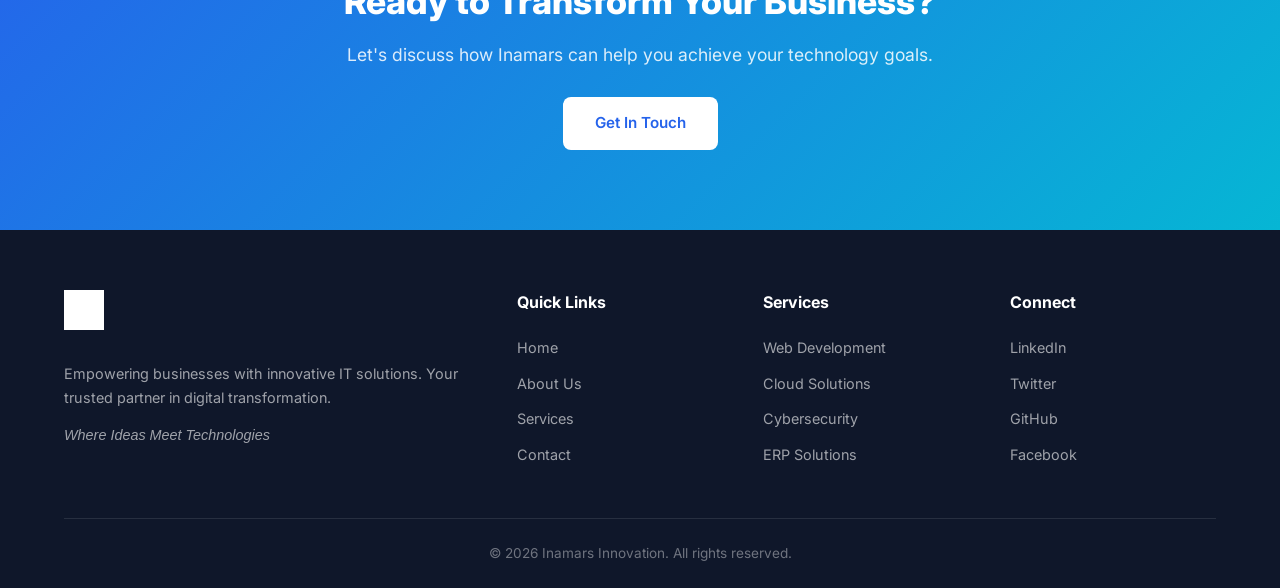
==== commit 200fc198: "Add tagline 'Where Ideas Meet Technologies' to footer on all pages" ====
--- a/index.html
+++ b/index.html
@@ -202,6 +202,7 @@
                         <img src="assets/logo.png" alt="Inamars Innovation" class="logo-img-footer">
                     </a>
                     <p>Empowering businesses with innovative IT solutions. Your trusted partner in digital transformation.</p>
+                    <p class="tagline" style="margin-top: 12px; font-style: italic; color: rgba(255,255,255,0.6);">Where Ideas Meet Technologies</p>
                 </div>
                 <div class="footer-links">
                     <h4>Quick Links</h4>
